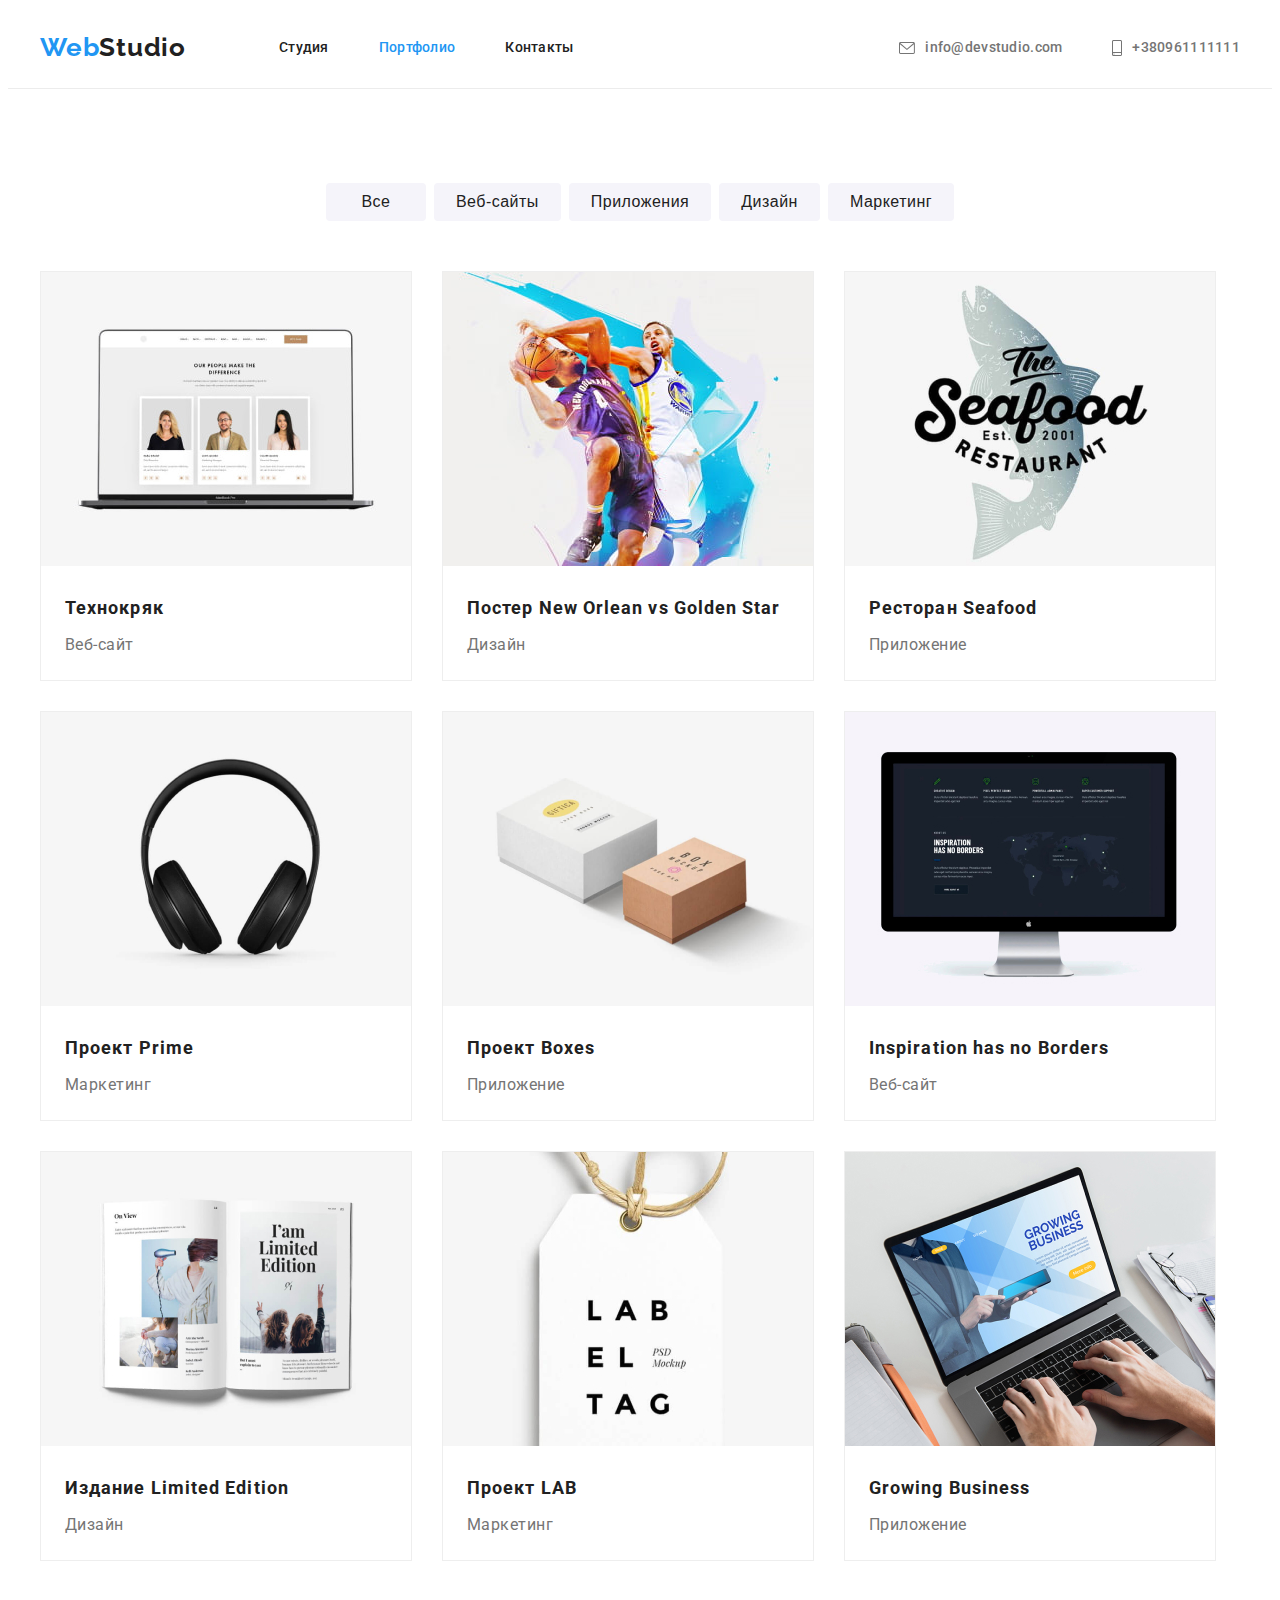
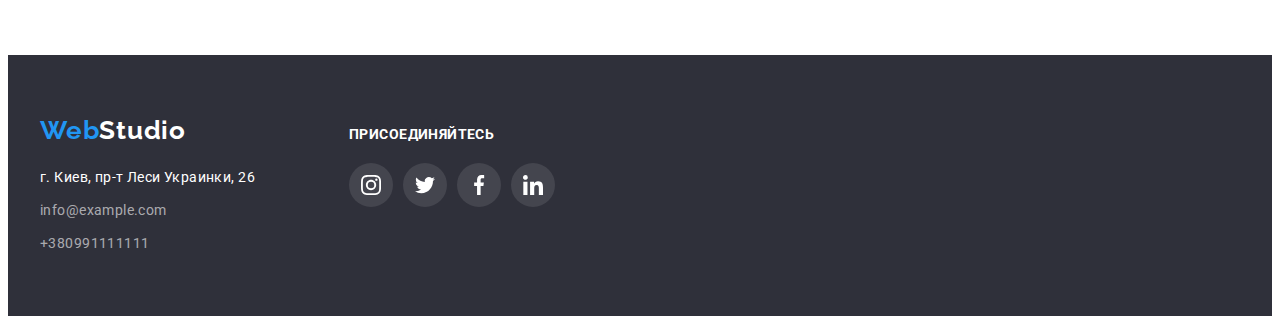
==== portfolio.html @ 8a83dda7 "typical-file" ====
<!DOCTYPE html>
<html lang="ru">
<head>
    <meta charset="UTF-8">
    <meta http-equiv="X-UA-Compatible" content="IE=edge">
    <meta name="viewport" content="width=device-width, initial-scale=1.0">
    <title>portfolio</title>
    <link rel="preconnect" href="https://fonts.googleapis.com">
    <link rel="preconnect" href="https://fonts.gstatic.com" crossorigin>
    <link href="https://fonts.googleapis.com/css2?family=Montserrat:wght@400;700&family=Raleway:wght@700&family=Roboto:wght@400;500;700;900&display=swap" rel="stylesheet">
    <link rel="stylesheet" href="https://cdnjs.cloudflare.com/ajax/libs/modern-normalize/1.1.0/modern-normalize.min.css"integrity="sha512-wpPYUAdjBVSE4KJnH1VR1HeZfpl1ub8YT/NKx4PuQ5NmX2tKuGu6U/JRp5y+Y8XG2tV+wKQpNHVUX03MfMFn9Q=="crossorigin="anonymous" referrerpolicy="no-referrer" />
    <link rel="stylesheet" href="./css/styles.css">
</head>
<body>
   <header class="page-header">
      <div class="container main-nav">
        <nav class="navigat main-nav">
          <a href="/" lang="en" class="logo">
            <span class="logo-span">Web</span>Studio</a
          >

             <ul class="site-nav list">
            <li class="item">
              <a href="" class="link">Студия</a>
            </li>
            <li class="item">
              <a href="./portfolio.html" class="link"><span class="akcent">Портфолио</span></a>
            </li>
            <li class="item">
              <a href="" class="link">Контакты</a>
            </li>
          </ul>
        </nav>


        <ul class="kontact list">
          <li class="item">
            <a href="mailto:info@devstudio.com" class="decoration colorhov">
              <svg class="color-icon colorhov" width="16px" height="12px">
                <use href="./images/sprite.svg#icon-imail"></use>
              </svg>info@devstudio.com</a>
          </li>
          <li class="item">
            <a href="tel:+380961111111" class="decoration colorhov">
              <svg class="color-icon colorhov" width="10px" height="16px">
                <use href="./images/sprite.svg#icon-phone"></use></svg>+380961111111</a>
          </li>
        </ul>
      </div>
    </header>
    <main>
        <section class="section">
            <div class="container">
                <h1 class="benefits-hidden">Наши работы</h1>
                <ul class="buttons">
                    <li class="item">
                        <button class="button secondary newpad" type="button">Все</button> 
                    </li>
                    <li class="item">
                        <button class="button secondary newpad" type="button">Веб-сайты</button>
                    </li>
                    <li class="item">
                        <button class="button secondary newpad" type="button">Приложения</button>
                    </li>
                    <li class="item">
                        <button class="button secondary newpad" type="button">Дизайн</button>
                    </li>
                    <li class="item">
                        <button class="button secondary newpad" type="button">Маркетинг</button>
                    </li>
                </ul>

                <ul class="works">
                        <li class="element">
                            <a href="">
                            <img src="./images/tehnokryak.jpg" width="370" height="294" alt="технокряк">
                            <div class="item">
                                <h2 class="works-title">Технокряк</h2>
                                <p class="works-text" >Веб-сайт</p>
                            </div>
                            </a>
                        </li>
                        <li class="element">
                            <a href="">
                            <img src="./images/golden-star.jpg" width="370" height="294" alt="постер">
                            <div class="item">
                                <h2 class="works-title" lang="en">Постер New Orlean vs Golden Star</h2>
                                <p class="works-text" >Дизайн</p>
                            </div>
                            </a>
                        </li>
                        <li class="element">
                            <a href="">
                            <img src="./images/seafood.jpg" width="370" height="294" alt="ресторан">
                            <div class="item">
                                <h2 class="works-title" lang="en">Ресторан Seafood</h2>    
                                <p class="works-text" >Приложение</p>  
                            </div>
                            </a>
                        </li>
                        <li class="element">
                            <a href="">
                            <img src="./images/proekt-prime.jpg" width="370" height="294" alt="проект">
                            <div class="item">
                                <h2 class="works-title" lang="en">Проект Prime</h2>
                                <p class="works-text" >Маркетинг</p>
                            </div>
                            </a>
                        </li>
                        <li class="element">
                            <a href="">
                            <img src="./images/boxes.png" width="370" height="294" alt="коробка">
                            <div class="item">
                                <h2 class="works-title" lang="en">Проект Boxes</h2>
                                <p class="works-text">Приложение</p>
                            </div>
                            </a>
                        </li>
                        <li class="element">
                            <a href="">
                            <img src="./images/inspiration.jpg" width="370" height="294" alt="бордер">
                            <div class="item">
                                <h2 class="works-title" lang="en">Inspiration has no Borders</h2>
                                <p class="works-text" >Веб-сайт</p>
                            </div>
                            </a>
                        </li>
                        <li class="element">
                            <a href="">
                            <img src="./images/limited-idition.jpg" width="370" height="294" alt="издание">
                            <div class="item">
                                <h2 class="works-title" lang="en">Издание Limited Edition</h2>
                                <p class="works-text" >Дизайн</p>
                            </div>
                            </a>
                        </li>
                        <li class="element">
                            <a href="">
                            <img src="./images/lab-poekt.jpg" width="370" height="294" alt="лаб">
                            <div class="item">
                                <h2 class="works-title" lang="en">Проект LAB</h2>
                                <p class="works-text">Маркетинг</p>

                            </a>
                        </li>
                        <li class="element">
                            <a href="">
                            <img src="./images/growing.jpg" width="370" height="294" alt="гровинг">
                            <div class="item">
                                <h2 class="works-title" lang="en">Growing Business</h2>
                                <p class="works-text" >Приложение</p>
                            </div>
                            </a>
                        </li>
                </ul>
            </div>


        </section>

    </main>
   
   <footer class="futerbg">
      <div class="futer-naw container">
        <div>
           <a href="/" lang="en" class="logo lover">
          <span class="logo-span">Web</span><span class="studio">Studio</span>
        </a>
        <address>
          <ul class="contact">
                <li class="adresa">
                <a
                    href="https://bit.ly/3pXMvUd"
                    target="_blank"
                    rel="noopener noreferrer"
                    class="adres">
                    г. Киев, пр-т Леси Украинки, 26</a>
                </li>
                <li class="mail">
                <a href="mailto:info@example.com" class="contact-list"
                    >info@example.com</a>
                </li>
                <li class="contact-list">
                <a href="tel:+380991111111" class="contact-list">+380991111111</a>
                </li>
          </ul>
        </address>
        </div>
        <div class="social-links">
          <h3 class="head-futer">Присоединяйтесь</h3>
          <ul class="list-icon">
            <li class="link-icon">
               <a href="" class="social-icon bgicon">
                  <svg class="team-icon" width="20px" height="20px">
                    <use href="./images/sprite.svg#icon-instagram"></use>
                   </svg>
                </a>
            </li>
            <li class="link-icon">
              <a href="" class="social-icon bgicon">
                <svg class="team-icon" width="20px" height="20px">
                  <use href="./images/sprite.svg#icon-twitter"></use>
                </svg>
              </a>
            </li>
            <li class="link-icon">
              <a href="" class="social-icon bgicon">
                <svg class="team-icon" width="20px" height="20px">
                  <use href="./images/sprite.svg#icon-facebook"></use>
                </svg>
              </a>
            </li>
            <li class="link-icon">
              <a href="" class="social-icon bgicon">
                <svg class="team-icon" width="20px" height="20px">
                  <use href="./images/sprite.svg#icon-linkedin"></use>
                </svg>
              </a>
            </li>
          </ul>
        </div>
      </div>
    </footer>
    

</body>
</html>
---- css/styles.css ----
:root {
  --primary-text-color: #212121;
  --title-text-color: #757575;
  --accent-color: #2196f3;
  --secondary-text-color: #FFFFFF;
  --primery-bg-color: #FFFFFF;
  --secondary-bg-color: #F5F4FA;
  --contacts-color: rgba(255, 255, 255, 0.6);
  --third-bg-color: #2f303a;
  --secondary-bg-color-button: #F5F4FA;
  --hero-bg-color: #C4C4C4;
  --icon-color: #AFB1B8;
  --bg-icon-color: #FFFFFF;
  --secondaty-bg-icon: rgba(255, 255, 255, 0.1);
  --clients-color: #AFB1B8;
}


body {
  color: var(--primary-text-color);
  background-color: var(--primery-bg-color);
  font-family: Roboto, sans-serif;

}

h1,
h2,
h3,
ul,
li,
a,
p {
  margin: 0px;
  padding: 0px;
}

.container {
  margin: 0 auto;
  width: 1200px;
  padding-left: 15px;
  padding-right: 15px;
}

/* logo */

.main-nav {
  display: flex;
  align-items: center;
  justify-content: flex-start;
}

.page-header {
  border-bottom: 1px solid #ECECEC
}

.logo {
  margin-right: 93px;
  ;
  font-family: Raleway;
  text-decoration: none;
  color: var(--primary-text-color);
  font-weight: 700;
  font-size: 26px;
  line-height: 1.2;
  letter-spacing: 0.03em;
}

.logo-span {
  color: var(--accent-color);
}


/* site-naw */
.list {
  list-style: none;
  font-weight: 500;
  font-size: 14px;
  line-height: 1.14;
  letter-spacing: 0.02em;
}

.site-nav .link {
  display: block;
  padding-top: 32px;
  padding-bottom: 32px;
  text-decoration: none;
  color: var(--primary-text-color);
}

.decoration {
  text-decoration: none;
  color: var(--title-text-color);
  display: flex;
  align-items: center;
}

.site-nav {
  margin: 0px;
  padding: 0px;
  display: flex;
  justify-content: center;
}

.site-nav .item+.item {
  margin-left: 50px;
}

.site-nav .item {
  justify-content: center;
}

.kontact {
  display: flex;
  margin-left: auto;
}

.kontact .item+.item {
  margin-left: 50px;
}

.color-icon {
  margin-right: 10px;
  fill: currentColor;
}

.site-nav .link:hover,
.site-nav .link:focus {
  color: var(--accent-color);
}

.colorhov:hover,
.colorhov:focus {
  color: var(--accent-color);
}

/* Hero */
.hero {
  padding-top: 200px;
  padding-bottom: 200px;
  color: var(--secondary-text-color);
  text-align: center;
}

.hero {
  max-width: 1600px;
  height: 600px;
  margin-left: auto;
  margin-right: auto;
  background-color: var(--hero-bg-color);
  background-image: linear-gradient(to top,
      rgba(47, 48, 58, 0.4),
      rgba(47, 48, 58, 0.4)),
    url(../images/hero-background.jpg);
}

.hero-title {
  margin-top: 0px;
  margin-bottom: 30px;
  font-weight: 900;
  font-size: 44px;
  line-height: 1.36;
  letter-spacing: 0.06em;
  text-transform: uppercase;
}


/* button */
.button {
  display: inline-block;
  border: none;
  border-radius: 4px;
  padding: 10px 32px;
  min-width: 100px;
  color: var(--secondary-text-color);
  background-color: var(--accent-color);
  cursor: pointer;
  font-weight: 700;
  font-size: 16px;
  line-height: 1.88;
  align-items: center;
  text-align: center;
  letter-spacing: 0.06em;
}

.button.primary {
  border: none;
  display: inline-block;
  border-radius: 4px;
  color: var(--secondary-text-color);
  background-color: var(--accent-color);
  font-weight: 500;
  font-size: 16px;
  line-height: 1.63;
  text-align: center;
  align-items: center;
  letter-spacing: 0.03em;
  cursor: pointer;
}

.button.secondary {
  display: inline-block;
  border-radius: 4px;
  color: var(--primary-text-color);
  background-color: var(--secondary-bg-color-button);
  font-weight: 500;
  font-size: 16px;
  line-height: 1.63;
  text-align: center;
  align-items: center;
  letter-spacing: 0.03em;
  cursor: pointer;
}


/* section */

/* скрытый h2 */

.benefits-hidden {
  display: none;
}

.feature-list {
  display: flex;
  justify-content: space-between;
  margin: 0px;
  padding: 0px;
}

.feature-list .item+.item {
  margin-left: 30px;
}

.section {
  padding-top: 94px;
  padding-bottom: 94px;
}

.section.no-padding {
  padding-top: 0px;
  padding-bottom: 0px;
}

.lover-padding {
  padding-top: 0px;
  padding-bottom: 94px;
}



.feature {
  margin-top: 30px;
  margin-bottom: 10px;
  font-weight: 700;
  font-size: 14px;
  line-height: 1.14;
  letter-spacing: 0.03em;
  text-transform: uppercase;
}

.section-title {
  color: var(--title-text-color);
  font-weight: 400;
  font-size: 14px;
  line-height: 1.7;
  letter-spacing: 0.03em;
}

.work,
.team-work,
.feature-list,
.buttons,
.works {
  list-style: none;
}


.feature-style {
  display: inline-flex;
  align-items: center;
  justify-content: center;
  content: "";
  width: 270px;
  height: 120px;
  background: no-repeat;
  background-position: center;
  background-color: var(--secondary-bg-color-button);
  border-radius: 4px;
}

/* наша команда */

.work {
  display: flex;
  padding: 0px;
  justify-content: space-between
}

.work-foto+.work-foto {
  margin-left: 30px;
}

.greybg {
  background-color: var(--secondary-bg-color);
}

.team {
  margin-top: 0px;
  margin-bottom: 50px;
  font-weight: 700;
  font-size: 36px;
  line-height: 1, 16;
  letter-spacing: 0.03em;
  text-align: center;
}

.team-work {
  list-style: none;
  display: flex;
  padding: 0px;
  justify-content: space-between;
}

.team-work .item+.item {
  margin-left: 30px;
}

.team-card {
  margin-top: 0px;
  margin-bottom: 10px;
  font-weight: 500;
  font-size: 16px;
  line-height: 1, 18;
  letter-spacing: 0.03em;
  text-align: center;
}

.speciality {
  margin-bottom: 16px;
  color: var(--title-text-color);
  font-weight: 400;
  font-size: 16px;
  line-height: 1.18;
  letter-spacing: 0.03em;
  text-align: center;
}

.work-card {
  padding-top: 30px;
  padding-bottom: 30px;
}

.team-work .item {
  background-color: var(--primery-bg-color);
  box-shadow: 0px 1px 3px rgba(0, 0, 0, 0.12),
    0px 1px 1px rgba(0, 0, 0, 0.14),
    0px 2px 1px rgba(0, 0, 0, 0.2);
  border-radius: 0px 0px 4px 4px;
}

/* блок соц мереж команди та футера*/

.list-icon {
  list-style: none;
  display: flex;
  justify-content: center;
}

.link-icon {
  width: 44px;
  height: 44px;
}

.link-icon+.link-icon {
  margin-left: 10px;
}

.social-icon {
  display: inline-flex;
  align-items: center;
  justify-content: center;
  width: 100%;
  height: 100%;
  border-radius: 50%;
  color: var(--icon-color);
  background-color: var(--bg-icon-color)
}

.team-icon {
  fill: currentColor;
}

.social-icon:hover,
.social-icon:focus {
  color: var(--secondary-text-color);
  background-color: var(--accent-color);
}

/* Постійні клієнти */

.clients-list {
  list-style: none;
  display: flex;
  justify-content: center;
}

.clients-item {
  width: 170px;
  height: 92px;
}

.clients-item+.clients-item {
  margin-left: 30px;
}

.clients {
  display: inline-flex;
  align-items: center;
  justify-content: center;
  width: 100%;
  height: 100%;
  border: 1px solid var(--clients-color);
  border-radius: 4px;
  color: var(--clients-color);
}

.clients-icon {
  fill: currentColor;
}

.clients:hover,
.clients:focus {
  border: 1px solid var(--accent-color);
  color: var(--accent-color);
}



/* footer */

.futerbg {
  background-color: var(--third-bg-color);
  padding-top: 60px;
  padding-bottom: 60px;
}

.contact {
  list-style: none;
  t display: flex;
  flex-direction: column;
  padding: 0px;

}

.adres {
  text-decoration: none;
  color: var(--secondary-text-color);
  font-style: normal;
  font-weight: 400;
  font-size: 14px;
  line-height: 1.7;
  letter-spacing: 0.03em;
}


.contact-list {
  text-decoration: none;
  color: var(--contacts-color);
  font-style: normal;
  font-weight: 400;
  font-size: 14px;
  line-height: 1.7;
  letter-spacing: 0.03em;
}

.contact-list:hover,
.contact-list:focus {
  color: var(--accent-color);
}

.studio {
  color: var(--secondary-text-color);
}

.mail,
.adresa {
  margin-bottom: 9px;
}

.adresa {
  margin-top: 20px;
}

.futer-naw {
  display: flex;
  align-items: baseline;
}

.head-futer {
  color: var(--secondary-text-color);
  margin-bottom: 20px;
  font-weight: 700;
  font-size: 14px;
  line-height: 1.14;
  letter-spacing: 0.03em;
  text-transform: uppercase;

}

.social-links {
  margin-left: 70px;
}

.bgicon {
  color: var(--secondary-text-color);
  background-color: var(--secondaty-bg-icon);
}

.futer-icon {
  fill: currentColor;
}

/* portfolio */

/* колір порфоліо хедер */

.akcent {
  color: var(--accent-color);
}

/* оснвний css порфоліо */

.works a {
  list-style: none;
  text-decoration: none;

}

.works {
  padding: 0px;
  display: flex;
  flex-wrap: wrap;
}

.element {
  width: 370px;
  margin-right: 30px;
  margin-bottom: 30px;
}

.element:nth-child(3n) {
  margin-right: 0px;
}

.element:nth-last-child(-n+3) {
  margin-bottom: 0px;
}

.works-title {
  margin-bottom: 4px;
  font-weight: 700;
  font-size: 18px;
  line-height: 2;
  letter-spacing: 0.06em;
  color: var(--primary-text-color)
}

.works-text {
  color: var(--title-text-color);
  font-size: 16px;
  line-height: 1.88;
  letter-spacing: 0.03em;
}

.buttons {
  padding: 0px;
  margin-top: 0px;
  margin-bottom: 50px;
  display: flex;
  align-items: center;
  justify-content: center;

}

.buttons .item+.item {
  margin-left: 8px;
}

.newpad {
  padding: 6px 22px;
}

.newpad:hover,
.newpad:focus {
  color: var(--secondary-text-color);
  background-color: var(--accent-color);
  box-shadow: 0px 3px 1px rgba(0, 0, 0, 0.1),
    0px 1px 2px rgba(0, 0, 0, 0.08),
    0px 2px 2px rgba(0, 0, 0, 0.12);
}

.element {
  border: 1px solid #EEEEEE;
}

.element:hover,
.element:focus {
  box-shadow: 0px 1px 1px rgba(0, 0, 0, 0.12),
    0px 4px 4px rgba(0, 0, 0, 0.06),
    1px 4px 6px rgba(0, 0, 0, 0.16);
}

.works .item {
  padding: 20px 24px;
}
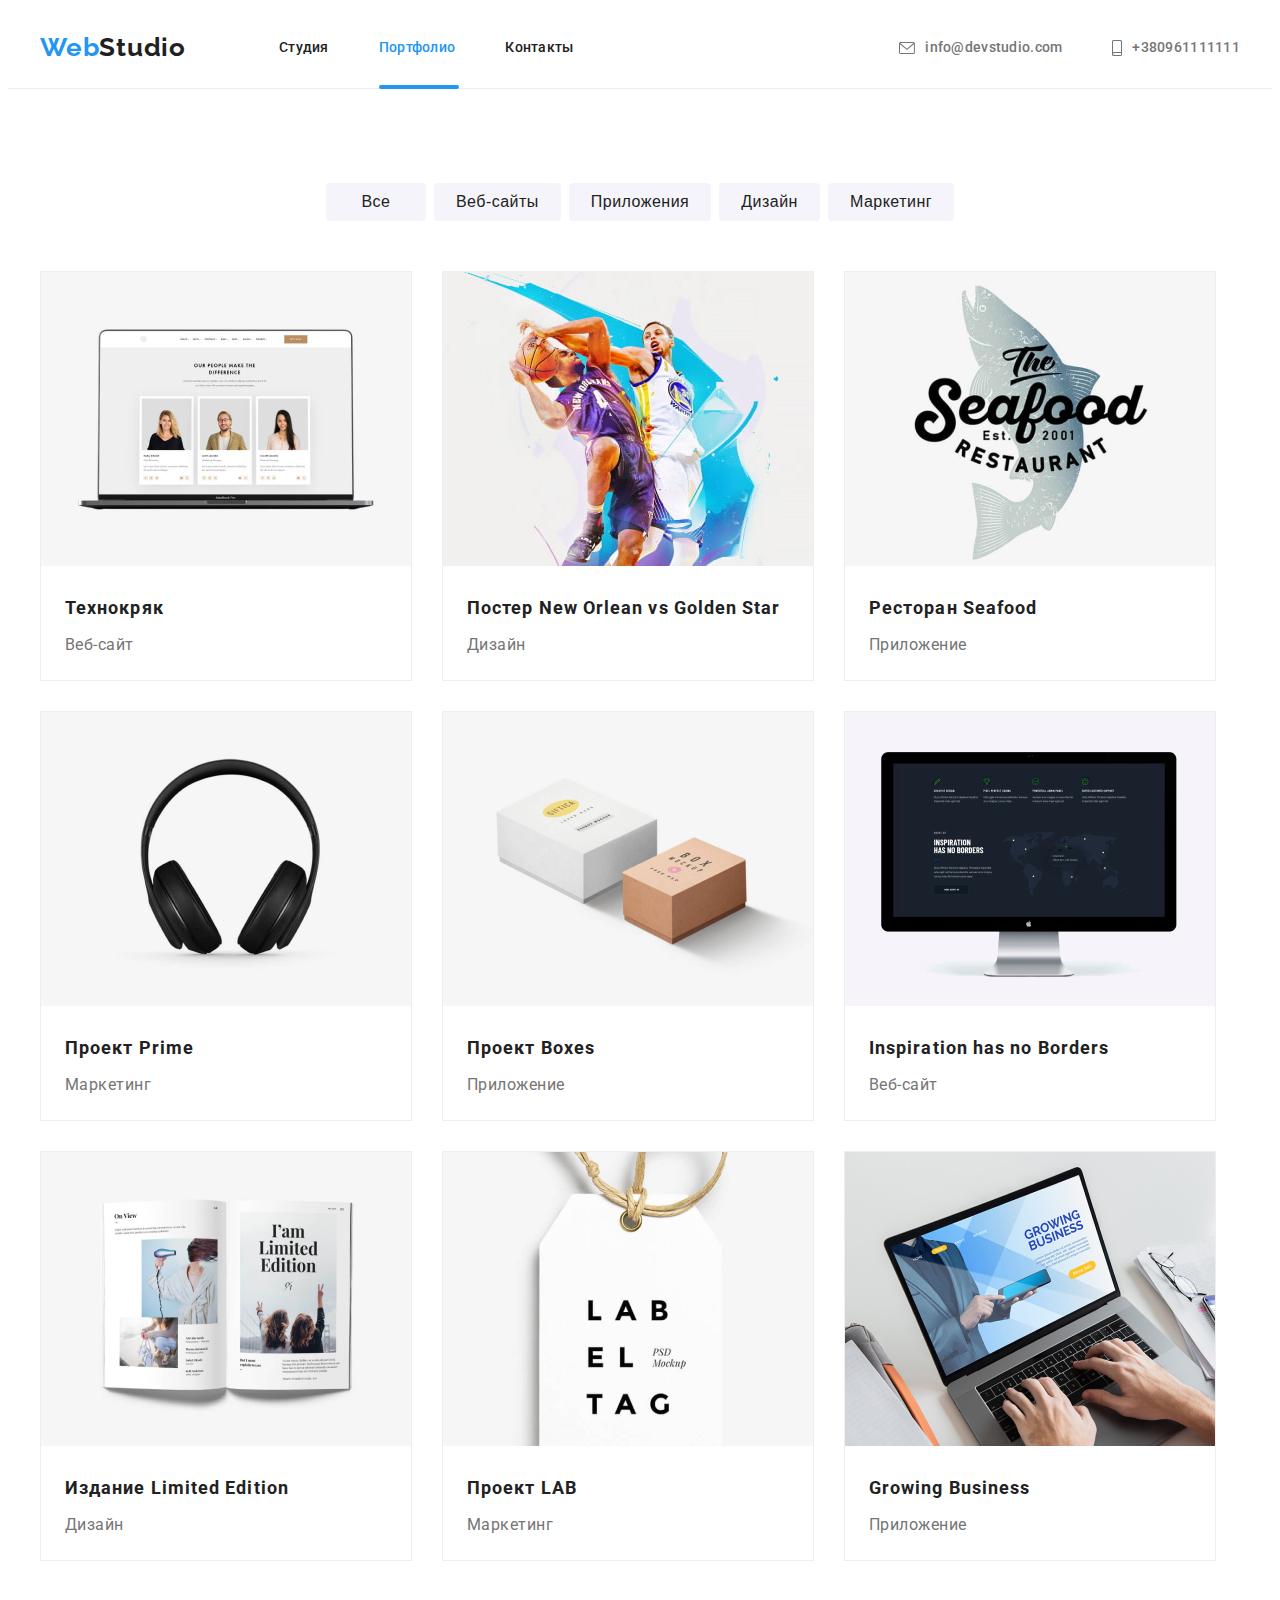
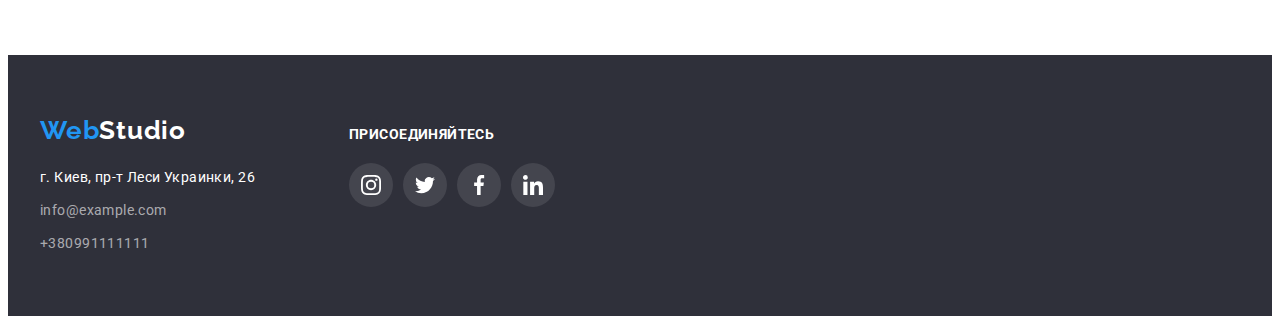
==== commit 9088ae10: "finish rem" ====
--- a/portfolio.html
+++ b/portfolio.html
@@ -12,215 +12,260 @@
     <link rel="stylesheet" href="./css/styles.css">
 </head>
 <body>
-   <header class="page-header">
-      <div class="container main-nav">
-        <nav class="navigat main-nav">
-          <a href="/" lang="en" class="logo">
-            <span class="logo-span">Web</span>Studio</a
-          >
-
-             <ul class="site-nav list">
-            <li class="item">
-              <a href="" class="link">Студия</a>
-            </li>
-            <li class="item">
-              <a href="./portfolio.html" class="link"><span class="akcent">Портфолио</span></a>
-            </li>
-            <li class="item">
-              <a href="" class="link">Контакты</a>
-            </li>
-          </ul>
-        </nav>
-
-
-        <ul class="kontact list">
-          <li class="item">
-            <a href="mailto:info@devstudio.com" class="decoration colorhov">
-              <svg class="color-icon colorhov" width="16px" height="12px">
-                <use href="./images/sprite.svg#icon-imail"></use>
-              </svg>info@devstudio.com</a>
-          </li>
-          <li class="item">
-            <a href="tel:+380961111111" class="decoration colorhov">
-              <svg class="color-icon colorhov" width="10px" height="16px">
-                <use href="./images/sprite.svg#icon-phone"></use></svg>+380961111111</a>
-          </li>
+<header class="page-header">
+<div class="container main-nav">
+  <nav class="navigat main-nav">
+    <a href="/" lang="en" class="logo">
+      <span class="logo-span">Web</span>Studio</a
+    >
+
+        <ul class="site-nav list">
+      <li class="item">
+        <a href="" class="link">Студия</a>
+      </li>
+      <li class="item">
+        <a href="./portfolio.html" class="link current">Портфолио</a>
+      </li>
+      <li class="item">
+        <a href="" class="link">Контакты</a>
+      </li>
+    </ul>
+  </nav>
+
+
+  <ul class="kontact list">
+    <li class="item">
+      <a href="mailto:info@devstudio.com" class="decoration colorhov">
+        <svg class="color-icon" width="16px" height="12px">
+          <use href="./images/sprite.svg#icon-imail"></use>
+        </svg>info@devstudio.com</a>
+    </li>
+    <li class="item">
+      <a href="tel:+380961111111" class="decoration colorhov">
+        <svg class="color-icon" width="10px" height="16px">
+          <use href="./images/sprite.svg#icon-phone"></use></svg>+380961111111</a>
+    </li>
+  </ul>
+</div>
+</header>
+<main>
+  <section class="section">
+    <div class="container">
+        <h1 class="benefits-hidden">Наши работы</h1>
+        <ul class="buttons">
+            <li class="item">
+                <button class="button secondary newpad" type="button">Все</button> 
+            </li>
+            <li class="item">
+                <button class="button secondary newpad" type="button">Веб-сайты</button>
+            </li>
+            <li class="item">
+                <button class="button secondary newpad" type="button">Приложения</button>
+            </li>
+            <li class="item">
+                <button class="button secondary newpad" type="button">Дизайн</button>
+            </li>
+            <li class="item">
+                <button class="button secondary newpad" type="button">Маркетинг</button>
+            </li>
         </ul>
-      </div>
-    </header>
-    <main>
-        <section class="section">
-            <div class="container">
-                <h1 class="benefits-hidden">Наши работы</h1>
-                <ul class="buttons">
-                    <li class="item">
-                        <button class="button secondary newpad" type="button">Все</button> 
-                    </li>
-                    <li class="item">
-                        <button class="button secondary newpad" type="button">Веб-сайты</button>
-                    </li>
-                    <li class="item">
-                        <button class="button secondary newpad" type="button">Приложения</button>
-                    </li>
-                    <li class="item">
-                        <button class="button secondary newpad" type="button">Дизайн</button>
-                    </li>
-                    <li class="item">
-                        <button class="button secondary newpad" type="button">Маркетинг</button>
-                    </li>
-                </ul>
-
-                <ul class="works">
-                        <li class="element">
-                            <a href="">
-                            <img src="./images/tehnokryak.jpg" width="370" height="294" alt="технокряк">
-                            <div class="item">
-                                <h2 class="works-title">Технокряк</h2>
-                                <p class="works-text" >Веб-сайт</p>
-                            </div>
-                            </a>
-                        </li>
-                        <li class="element">
-                            <a href="">
-                            <img src="./images/golden-star.jpg" width="370" height="294" alt="постер">
-                            <div class="item">
-                                <h2 class="works-title" lang="en">Постер New Orlean vs Golden Star</h2>
-                                <p class="works-text" >Дизайн</p>
-                            </div>
-                            </a>
-                        </li>
-                        <li class="element">
-                            <a href="">
-                            <img src="./images/seafood.jpg" width="370" height="294" alt="ресторан">
-                            <div class="item">
-                                <h2 class="works-title" lang="en">Ресторан Seafood</h2>    
-                                <p class="works-text" >Приложение</p>  
-                            </div>
-                            </a>
-                        </li>
-                        <li class="element">
-                            <a href="">
-                            <img src="./images/proekt-prime.jpg" width="370" height="294" alt="проект">
-                            <div class="item">
-                                <h2 class="works-title" lang="en">Проект Prime</h2>
-                                <p class="works-text" >Маркетинг</p>
-                            </div>
-                            </a>
-                        </li>
-                        <li class="element">
-                            <a href="">
-                            <img src="./images/boxes.png" width="370" height="294" alt="коробка">
-                            <div class="item">
-                                <h2 class="works-title" lang="en">Проект Boxes</h2>
-                                <p class="works-text">Приложение</p>
-                            </div>
-                            </a>
-                        </li>
-                        <li class="element">
-                            <a href="">
-                            <img src="./images/inspiration.jpg" width="370" height="294" alt="бордер">
-                            <div class="item">
-                                <h2 class="works-title" lang="en">Inspiration has no Borders</h2>
-                                <p class="works-text" >Веб-сайт</p>
-                            </div>
-                            </a>
-                        </li>
-                        <li class="element">
-                            <a href="">
-                            <img src="./images/limited-idition.jpg" width="370" height="294" alt="издание">
-                            <div class="item">
-                                <h2 class="works-title" lang="en">Издание Limited Edition</h2>
-                                <p class="works-text" >Дизайн</p>
-                            </div>
-                            </a>
-                        </li>
-                        <li class="element">
-                            <a href="">
-                            <img src="./images/lab-poekt.jpg" width="370" height="294" alt="лаб">
-                            <div class="item">
-                                <h2 class="works-title" lang="en">Проект LAB</h2>
-                                <p class="works-text">Маркетинг</p>
-
-                            </a>
-                        </li>
-                        <li class="element">
-                            <a href="">
-                            <img src="./images/growing.jpg" width="370" height="294" alt="гровинг">
-                            <div class="item">
-                                <h2 class="works-title" lang="en">Growing Business</h2>
-                                <p class="works-text" >Приложение</p>
-                            </div>
-                            </a>
-                        </li>
-                </ul>
-            </div>
-
-
-        </section>
-
-    </main>
-   
-   <footer class="futerbg">
-      <div class="futer-naw container">
-        <div>
-           <a href="/" lang="en" class="logo lover">
-          <span class="logo-span">Web</span><span class="studio">Studio</span>
+
+        <ul class="works">
+          <li class="element">
+            <a href="" class="element-link">
+              <div class="element-thumb">
+                <img src="./images/tehnokryak.jpg" width="370" height="294" alt="технокряк"> 
+                <div class="element-actions">
+                  <p class="element-text">Ресурс предлагает комплексные предложения с разным уровнем функционала и сервисов. Все это позволит посетителю получить исчерпывающие сведения о компании или частном лице.</p>
+                </div> 
+              </div> 
+              <div class="item">
+                <h2 class="works-title">Технокряк</h2>
+                <p class="works-text" >Веб-сайт</p>
+              </div>
+            </a>
+          </li>
+          <li class="element">
+              <a href="" class="element-link">
+                <div class="element-thumb">
+                <img src="./images/golden-star.jpg" width="370" height="294" alt="постер"> 
+                <div class="element-actions">
+                  <p class="element-text">Ресурс предлагает комплексные предложения с разным уровнем функционала и сервисов. Все это позволит посетителю получить исчерпывающие сведения о компании или частном лице.</p>
+                </div> 
+              </div> 
+              <div class="item">
+                  <h2 class="works-title" lang="en">Постер New Orlean vs Golden Star</h2>
+                  <p class="works-text" >Дизайн</p>
+              </div>
+              </a>
+          </li>
+          <li class="element">
+              <a href="" class="element-link">
+                <div class="element-thumb">
+                  <img src="./images/seafood.jpg" width="370" height="294" alt="ресторан"> 
+                  <div class="element-actions">
+                    <p class="element-text">Ресурс предлагает комплексные предложения с разным уровнем функционала и сервисов. Все это позволит посетителю получить исчерпывающие сведения о компании или частном лице.</p>
+                  </div> 
+                </div> 
+              <div class="item">
+                  <h2 class="works-title" lang="en">Ресторан Seafood</h2>    
+                  <p class="works-text" >Приложение</p>  
+              </div>
+              </a>
+          </li>
+          <li class="element">
+              <a href="" class="element-link">
+                <div class="element-thumb">
+                  <img src="./images/proekt-prime.jpg" width="370" height="294" alt="проект"> 
+                  <div class="element-actions">
+                    <p class="element-text">Ресурс предлагает комплексные предложения с разным уровнем функционала и сервисов. Все это позволит посетителю получить исчерпывающие сведения о компании или частном лице.</p>
+                  </div> 
+              </div> 
+              <div class="item">
+                  <h2 class="works-title" lang="en">Проект Prime</h2>
+                  <p class="works-text" >Маркетинг</p>
+              </div>
+              </a>
+          </li>
+          <li class="element">
+              <a href="" class="element-link">
+                <div class="element-thumb">
+                  <img src="./images/boxes.png" width="370" height="294" alt="коробка"> 
+                  <div class="element-actions">
+                    <p class="element-text">Ресурс предлагает комплексные предложения с разным уровнем функционала и сервисов. Все это позволит посетителю получить исчерпывающие сведения о компании или частном лице.</p>
+                  </div> 
+              </div> 
+              <div class="item">
+                  <h2 class="works-title" lang="en">Проект Boxes</h2>
+                  <p class="works-text">Приложение</p>
+              </div>
+              </a>
+          </li>
+          <li class="element">
+                <a href="" class="element-link">
+                <div class="element-thumb">
+                  <img src="./images/inspiration.jpg" width="370" height="294" alt="бордер"> 
+                  <div class="element-actions">
+                    <p class="element-text">Ресурс предлагает комплексные предложения с разным уровнем функционала и сервисов. Все это позволит посетителю получить исчерпывающие сведения о компании или частном лице.</p>
+                  </div> 
+              </div> 
+              <div class="item">
+                  <h2 class="works-title" lang="en">Inspiration has no Borders</h2>
+                  <p class="works-text" >Веб-сайт</p>
+              </div>
+              </a>
+          </li>
+          <li class="element">
+              <a href="" class="element-link">
+                <div class="element-thumb">
+                  <img src="./images/limited-idition.jpg" width="370" height="294" alt="издание"> 
+                  <div class="element-actions">
+                    <p class="element-text">Ресурс предлагает комплексные предложения с разным уровнем функционала и сервисов. Все это позволит посетителю получить исчерпывающие сведения о компании или частном лице.</p>
+                  </div> 
+              </div> 
+              <div class="item">
+                  <h2 class="works-title" lang="en">Издание Limited Edition</h2>
+                  <p class="works-text" >Дизайн</p>
+              </div>
+              </a>
+          </li>
+          <li class="element">
+                <a href="" class="element-link">
+                <div class="element-thumb">
+                  <img src="./images/lab-poekt.jpg" width="370" height="294" alt="лаб"> 
+                  <div class="element-actions">
+                    <p class="element-text">Ресурс предлагает комплексные предложения с разным уровнем функционала и сервисов. Все это позволит посетителю получить исчерпывающие сведения о компании или частном лице.</p>
+                  </div> 
+              </div> 
+              <div class="item">
+                  <h2 class="works-title" lang="en">Проект LAB</h2>
+                  <p class="works-text">Маркетинг</p>
+
+              </a>
+          </li>
+          <li class="element">
+                <a href="" class="element-link">
+                <div class="element-thumb">
+                  <img src="./images/growing.jpg" width="370" height="294" alt="гровинг"> 
+                  <div class="element-actions">
+                    <p class="element-text">Ресурс предлагает комплексные предложения с разным уровнем функционала и сервисов. Все это позволит посетителю получить исчерпывающие сведения о компании или частном лице.</p>
+                  </div> 
+              </div> 
+              <div class="item">
+                  <h2 class="works-title" lang="en">Growing Business</h2>
+                  <p class="works-text" >Приложение</p>
+              </div>
+              </a>
+          </li>
+        </ul>
+    </div>
+
+
+  </section>
+
+</main>
+
+<footer class="futerbg">
+<div class="futer-naw container">
+  <div>
+      <a href="/" lang="en" class="logo lover">
+    <span class="logo-span">Web</span><span class="studio">Studio</span>
+  </a>
+  <address>
+    <ul class="contact">
+          <li class="adresa">
+          <a
+              href="https://bit.ly/3pXMvUd"
+              target="_blank"
+              rel="noopener noreferrer"
+              class="adres">
+              г. Киев, пр-т Леси Украинки, 26</a>
+          </li>
+          <li class="mail">
+          <a href="mailto:info@example.com" class="contact-list"
+              >info@example.com</a>
+          </li>
+          <li class="contact-list">
+          <a href="tel:+380991111111" class="contact-list">+380991111111</a>
+          </li>
+    </ul>
+  </address>
+  </div>
+  <div class="social-links">
+    <h3 class="head-futer">Присоединяйтесь</h3>
+    <ul class="list-icon">
+      <li class="link-icon">
+          <a href="" class="social-icon bgicon">
+            <svg class="team-icon" width="20px" height="20px">
+              <use href="./images/sprite.svg#icon-instagram"></use>
+              </svg>
+          </a>
+      </li>
+      <li class="link-icon">
+        <a href="" class="social-icon bgicon">
+          <svg class="team-icon" width="20px" height="20px">
+            <use href="./images/sprite.svg#icon-twitter"></use>
+          </svg>
         </a>
-        <address>
-          <ul class="contact">
-                <li class="adresa">
-                <a
-                    href="https://bit.ly/3pXMvUd"
-                    target="_blank"
-                    rel="noopener noreferrer"
-                    class="adres">
-                    г. Киев, пр-т Леси Украинки, 26</a>
-                </li>
-                <li class="mail">
-                <a href="mailto:info@example.com" class="contact-list"
-                    >info@example.com</a>
-                </li>
-                <li class="contact-list">
-                <a href="tel:+380991111111" class="contact-list">+380991111111</a>
-                </li>
-          </ul>
-        </address>
-        </div>
-        <div class="social-links">
-          <h3 class="head-futer">Присоединяйтесь</h3>
-          <ul class="list-icon">
-            <li class="link-icon">
-               <a href="" class="social-icon bgicon">
-                  <svg class="team-icon" width="20px" height="20px">
-                    <use href="./images/sprite.svg#icon-instagram"></use>
-                   </svg>
-                </a>
-            </li>
-            <li class="link-icon">
-              <a href="" class="social-icon bgicon">
-                <svg class="team-icon" width="20px" height="20px">
-                  <use href="./images/sprite.svg#icon-twitter"></use>
-                </svg>
-              </a>
-            </li>
-            <li class="link-icon">
-              <a href="" class="social-icon bgicon">
-                <svg class="team-icon" width="20px" height="20px">
-                  <use href="./images/sprite.svg#icon-facebook"></use>
-                </svg>
-              </a>
-            </li>
-            <li class="link-icon">
-              <a href="" class="social-icon bgicon">
-                <svg class="team-icon" width="20px" height="20px">
-                  <use href="./images/sprite.svg#icon-linkedin"></use>
-                </svg>
-              </a>
-            </li>
-          </ul>
-        </div>
-      </div>
-    </footer>
+      </li>
+      <li class="link-icon">
+        <a href="" class="social-icon bgicon">
+          <svg class="team-icon" width="20px" height="20px">
+            <use href="./images/sprite.svg#icon-facebook"></use>
+          </svg>
+        </a>
+      </li>
+      <li class="link-icon">
+        <a href="" class="social-icon bgicon">
+          <svg class="team-icon" width="20px" height="20px">
+            <use href="./images/sprite.svg#icon-linkedin"></use>
+          </svg>
+        </a>
+      </li>
+    </ul>
+  </div>
+</div>
+</footer>
     
 
 </body>
--- a/css/styles.css
+++ b/css/styles.css
@@ -69,7 +69,6 @@
   color: var(--accent-color);
 }
 
-
 /* site-naw */
 .list {
   list-style: none;
@@ -85,6 +84,10 @@
   padding-bottom: 32px;
   text-decoration: none;
   color: var(--primary-text-color);
+
+  transition-property: color;
+  transition-duration: 250ms;
+  transition-timing-function: cubic-bezier(0.4, 0, 0.2, 1);
 }
 
 .decoration {
@@ -92,6 +95,11 @@
   color: var(--title-text-color);
   display: flex;
   align-items: center;
+
+  transition-property: color;
+  transition-duration: 250ms;
+  transition-timing-function: cubic-bezier(0.4, 0, 0.2, 1);
+
 }
 
 .site-nav {
@@ -131,6 +139,22 @@
 .colorhov:hover,
 .colorhov:focus {
   color: var(--accent-color);
+}
+
+.site-nav .link.current {
+  position: relative;
+  color: var(--accent-color);
+}
+
+.link.current::after {
+  content: '';
+  position: absolute;
+  bottom: -1px;
+  left: 0px;
+  width: 100%;
+  border: 2px solid var(--accent-color);
+  border-radius: 2px;
+  background-color: var(--accent-color);
 }
 
 /* Hero */
@@ -358,6 +382,31 @@
   border-radius: 0px 0px 4px 4px;
 }
 
+.work-thumb {
+  position: relative;
+  height: 294px;
+}
+
+.work-text {
+  position: absolute;
+  width: 100%;
+  height: 70px;
+  left: 0;
+  bottom: 0;
+  background: rgba(47, 48, 58, 0.8);
+}
+
+.work-label {
+  color: var(--primery-bg-color);
+  font-weight: 700;
+  font-size: 14px;
+  line-height: 1.17;
+  letter-spacing: 0.03em;
+  text-transform: uppercase;
+  text-align: center;
+  padding-top: 27px;
+}
+
 /* блок соц мереж команди та футера*/
 
 .list-icon {
@@ -383,7 +432,11 @@
   height: 100%;
   border-radius: 50%;
   color: var(--icon-color);
-  background-color: var(--bg-icon-color)
+  background-color: var(--bg-icon-color);
+
+  transition-property: color, background-color;
+  transition-duration: 250ms;
+  transition-timing-function: cubic-bezier(0.4, 0, 0.2, 1);
 }
 
 .team-icon {
@@ -422,6 +475,10 @@
   border: 1px solid var(--clients-color);
   border-radius: 4px;
   color: var(--clients-color);
+
+  transition-property: color;
+  transition-duration: 250ms;
+  transition-timing-function: cubic-bezier(0.4, 0, 0.2, 1);
 }
 
 .clients-icon {
@@ -471,6 +528,10 @@
   font-size: 14px;
   line-height: 1.7;
   letter-spacing: 0.03em;
+
+  transition-property: color;
+  transition-duration: 250ms;
+  transition-timing-function: cubic-bezier(0.4, 0, 0.2, 1);
 }
 
 .contact-list:hover,
@@ -521,14 +582,6 @@
 }
 
 /* portfolio */
-
-/* колір порфоліо хедер */
-
-.akcent {
-  color: var(--accent-color);
-}
-
-/* оснвний css порфоліо */
 
 .works a {
   list-style: none;
@@ -588,6 +641,10 @@
 
 .newpad {
   padding: 6px 22px;
+
+  transition-property: all;
+  transition-duration: 250ms;
+  transition-timing-function: cubic-bezier(0.4, 0, 0.2, 1);
 }
 
 .newpad:hover,
@@ -601,6 +658,10 @@
 
 .element {
   border: 1px solid #EEEEEE;
+
+  transition-property: all;
+  transition-duration: 250ms;
+  transition-timing-function: cubic-bezier(0.4, 0, 0.2, 1);
 }
 
 .element:hover,
@@ -612,4 +673,73 @@
 
 .works .item {
   padding: 20px 24px;
+}
+
+.element-thumb {
+  position: relative;
+  overflow: hidden;
+}
+
+.element-text {
+  color: var(--primery-bg-color);
+  font-weight: 400;
+  font-size: 18px;
+  line-height: 1.55;
+  letter-spacing: 0.03em;
+}
+
+.element-actions {
+  position: absolute;
+  width: 100%;
+  height: 100%;
+  background-color: rgba(33, 150, 243, 0.9);
+  padding: 63px 24px;
+  top: 0;
+  left: 0;
+  transform: translateY(100%);
+  transition: transform 250ms cubic-bezier(0.4, 0, 0.2, 1)
+}
+
+.element-link:hover .element-actions {
+  transform: translateY(0);
+}
+
+/* modal window */
+
+.backdrop {
+  position: fixed;
+  top: 0;
+  left: 0;
+  width: 100%;
+  height: 100%;
+  background-color: rgba(0, 0, 0, 0.2);
+}
+
+.backdrop.is-hidden {
+  opacity: 0;
+  pointer-events: none;
+}
+
+.modal {
+  position: absolute;
+  top: 50%;
+  left: 50%;
+  transform: translate(-50%, -50%);
+
+  min-width: 528px;
+  min-height: 581px;
+  background-color: var(--primery-bg-color);
+}
+
+.close-icon {
+  margin: 8px 8px 543px 490px;
+  width: 30px;
+  height: 30px;
+  display: flex;
+  justify-content: center;
+  align-items: center;
+  background: var(--primery-bg-color);
+  border: 1px solid rgba(0, 0, 0, 0.1);
+  border-radius: 50%;
+  cursor: pointer;
 }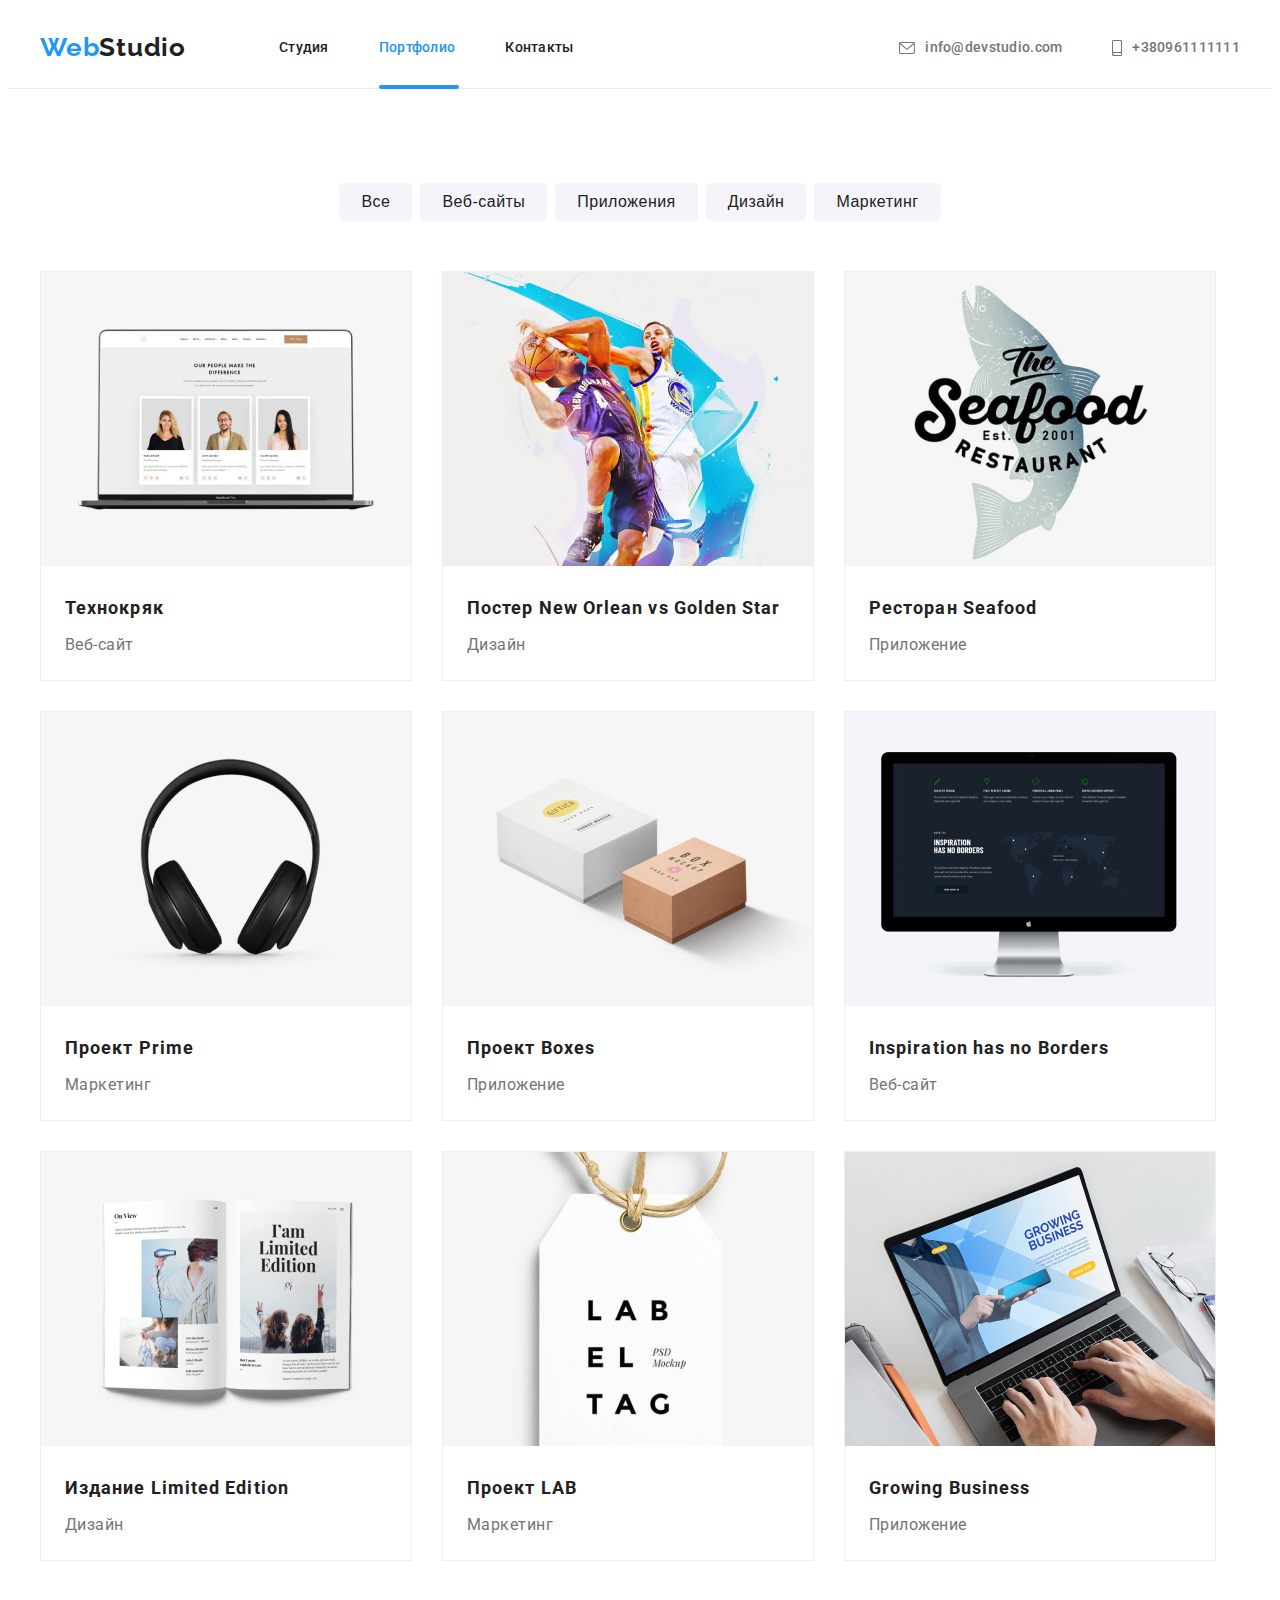
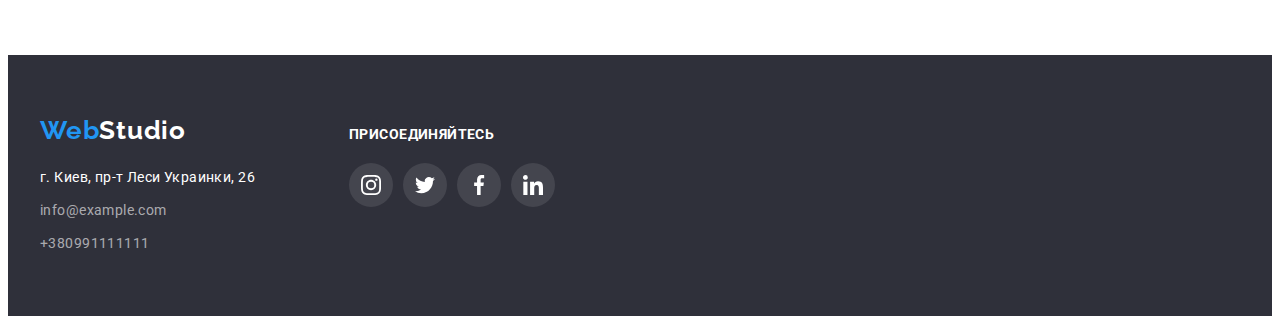
==== commit 46b213d6: "remarks" ====
--- a/portfolio.html
+++ b/portfolio.html
@@ -21,7 +21,7 @@
 
         <ul class="site-nav list">
       <li class="item">
-        <a href="" class="link">Студия</a>
+        <a href="./index.html" class="link">Студия</a>
       </li>
       <li class="item">
         <a href="./portfolio.html" class="link current">Портфолио</a>
--- a/css/styles.css
+++ b/css/styles.css
@@ -194,7 +194,6 @@
   border: none;
   border-radius: 4px;
   padding: 10px 32px;
-  min-width: 100px;
   color: var(--secondary-text-color);
   background-color: var(--accent-color);
   cursor: pointer;
@@ -697,7 +696,7 @@
   top: 0;
   left: 0;
   transform: translateY(100%);
-  transition: transform 250ms cubic-bezier(0.4, 0, 0.2, 1)
+  transition: transform 250ms cubic-bezier(0.4, 0, 0.2, 1);
 }
 
 .element-link:hover .element-actions {
@@ -713,6 +712,8 @@
   width: 100%;
   height: 100%;
   background-color: rgba(0, 0, 0, 0.2);
+  transition-duration: 250ms;
+  transition-timing-function: cubic-bezier(0.4, 0, 0.2, 1);
 }
 
 .backdrop.is-hidden {
